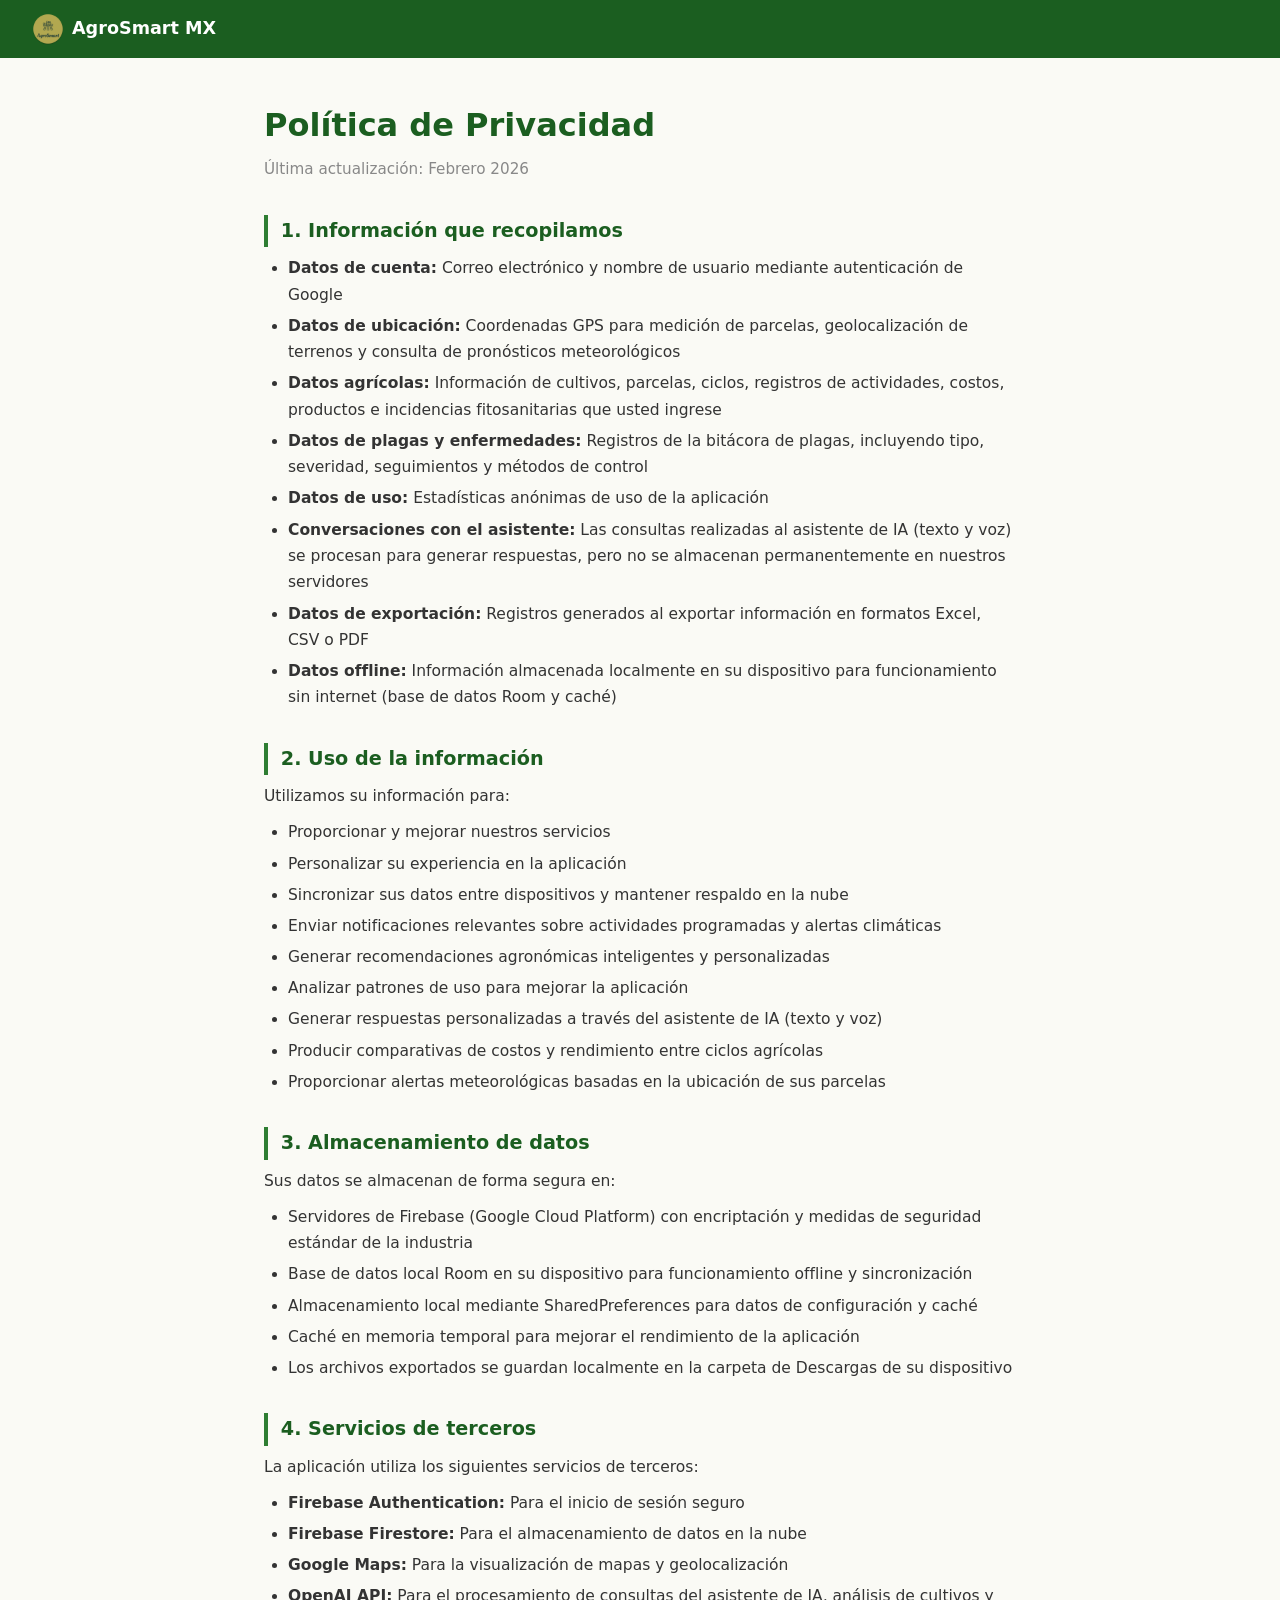
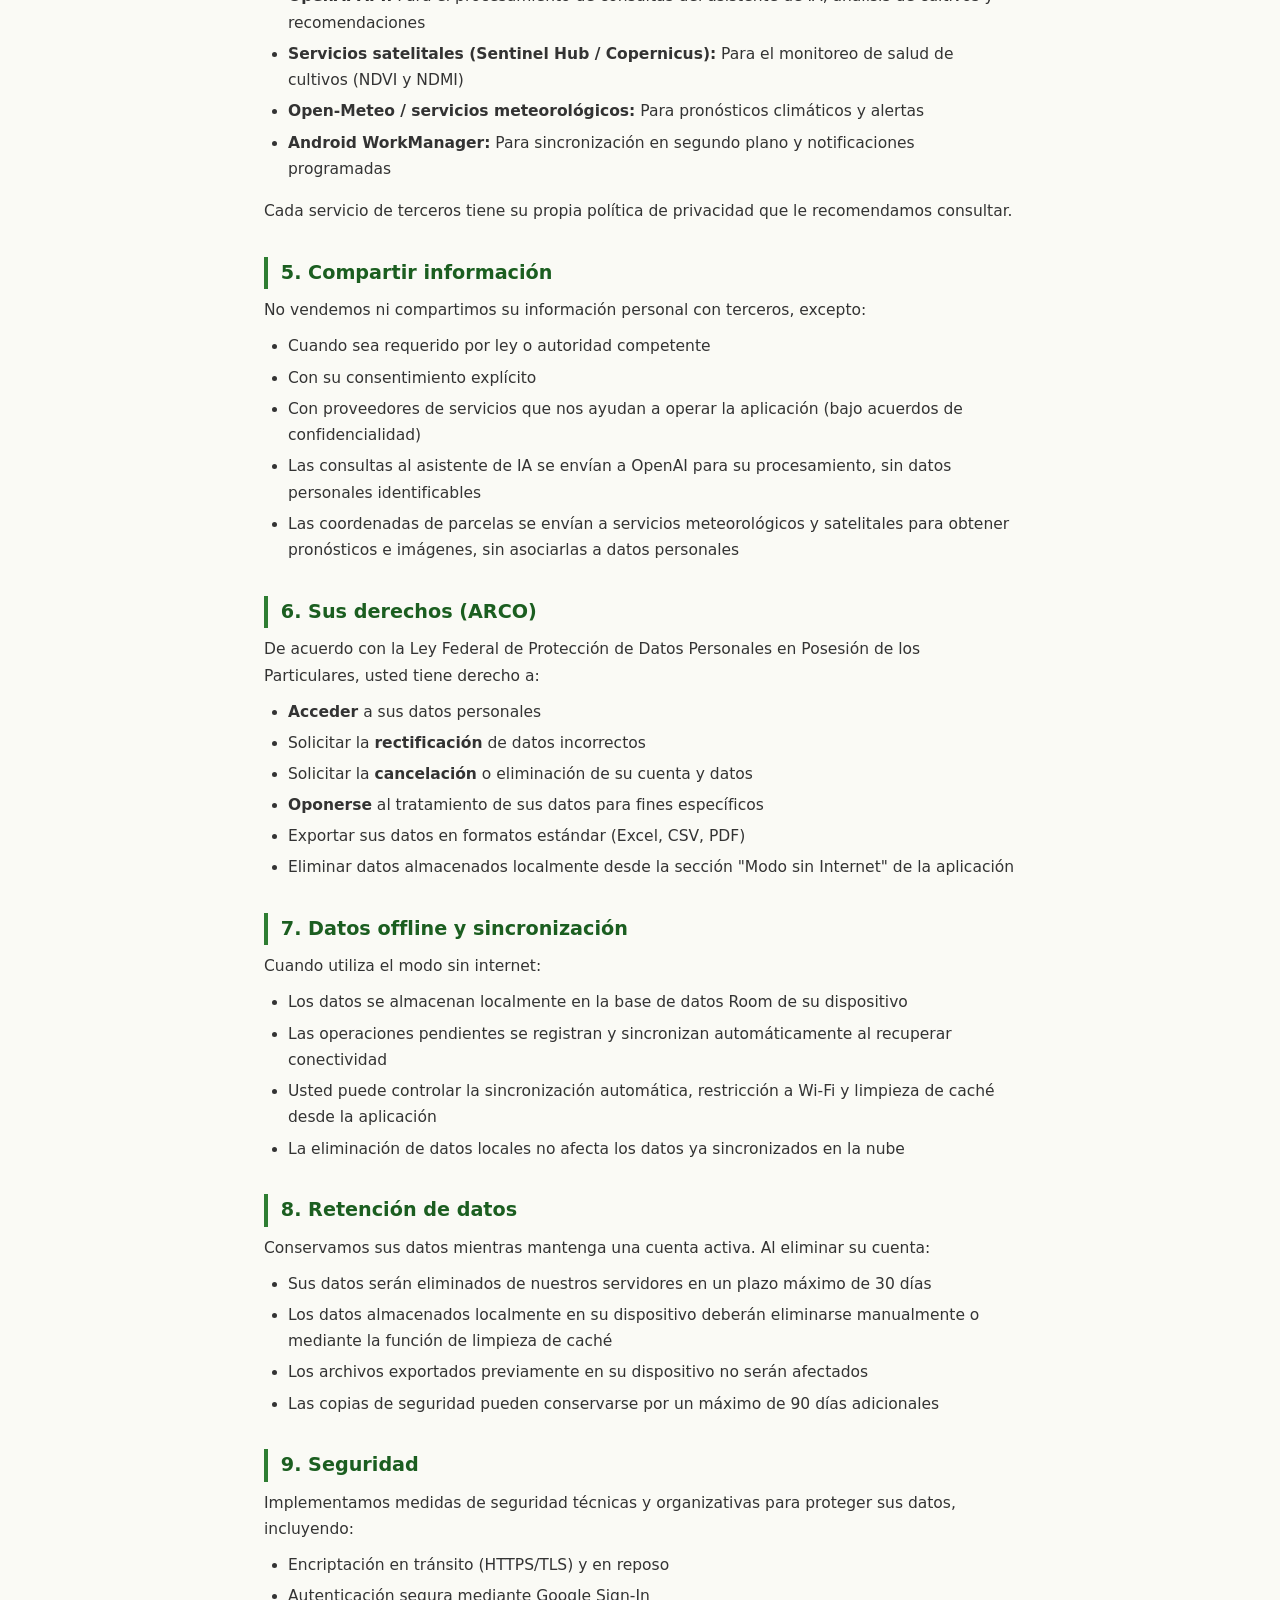
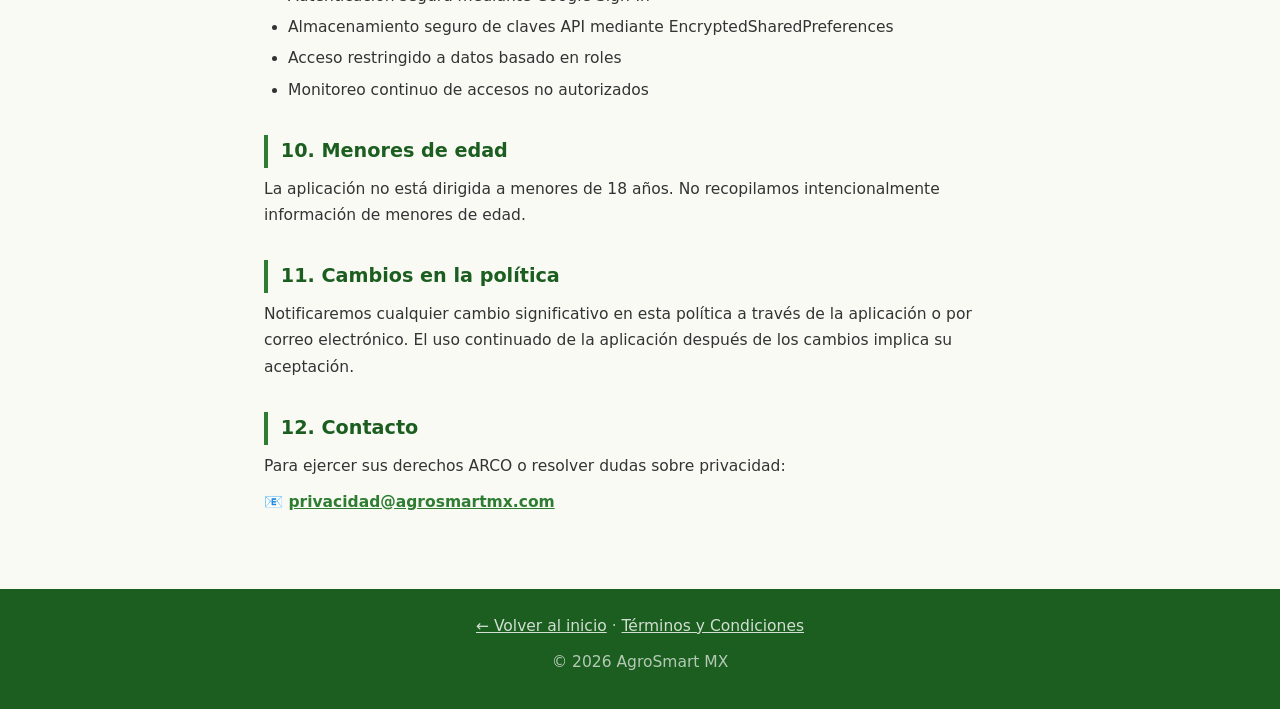
==== docs/privacidad.html @ 7f2c3861 "Add docs site: landing, privacy & terms Add a complete docs/ site for GitHub Pages: new landing page" ====
<!DOCTYPE html>
<html lang="es">
<head>
    <meta charset="UTF-8">
    <meta name="viewport" content="width=device-width, initial-scale=1.0">
    <title>Política de Privacidad — AgroSmart MX</title>
    <meta name="description" content="Política de privacidad de la aplicación AgroSmart MX.">
    <meta name="theme-color" content="#2E7D32">
    <link rel="icon" type="image/webp" href="img/icon.webp">
    <style>
        *, *::before, *::after { box-sizing: border-box; margin: 0; padding: 0; }
        html { scroll-behavior: smooth; }
        body {
            font-family: 'Segoe UI', system-ui, -apple-system, sans-serif;
            color: #333; line-height: 1.7; background: #fafaf5;
        }
        a { color: #2E7D32; }
        :root {
            --green-dark: #1B5E20;
            --green: #2E7D32;
        }
        nav {
            background: var(--green-dark); color: #fff;
            display: flex; align-items: center; gap: .5rem;
            padding: .8rem 2rem; font-weight: 700; font-size: 1.1rem;
        }
        nav img { width: 32px; height: 32px; border-radius: 8px; }
        nav a { color: #fff; text-decoration: none; }
        nav a:hover { text-decoration: underline; }
        .container {
            max-width: 800px; margin: 0 auto; padding: 2.5rem 1.5rem 4rem;
        }
        h1 {
            font-size: 2rem; color: var(--green-dark); margin-bottom: .3rem;
        }
        .date { color: #888; margin-bottom: 2rem; font-size: .95rem; }
        h2 {
            font-size: 1.2rem; color: var(--green-dark);
            margin-top: 2rem; margin-bottom: .5rem;
            border-left: 4px solid var(--green); padding-left: .8rem;
        }
        p, li { font-size: .97rem; margin-bottom: .6rem; }
        ul { padding-left: 1.5rem; margin-bottom: 1rem; }
        li { margin-bottom: .3rem; }
        footer {
            background: var(--green-dark); color: #ffffffaa; text-align: center;
            padding: 1.5rem; font-size: .85rem;
        }
        footer a { color: #ffffffcc; }
    </style>
</head>
<body>

<nav>
    <a href="index.html" style="display:flex;align-items:center;gap:.5rem;">
        <img src="img/icon_round.webp" alt="AgroSmart MX" width="32" height="32">
        AgroSmart MX
    </a>
</nav>

<div class="container">

<h1>Política de Privacidad</h1>
<p class="date">Última actualización: Febrero 2026</p>

<h2>1. Información que recopilamos</h2>
<ul>
    <li><strong>Datos de cuenta:</strong> Correo electrónico y nombre de usuario mediante autenticación de Google</li>
    <li><strong>Datos de ubicación:</strong> Coordenadas GPS para medición de parcelas, geolocalización de terrenos y consulta de pronósticos meteorológicos</li>
    <li><strong>Datos agrícolas:</strong> Información de cultivos, parcelas, ciclos, registros de actividades, costos, productos e incidencias fitosanitarias que usted ingrese</li>
    <li><strong>Datos de plagas y enfermedades:</strong> Registros de la bitácora de plagas, incluyendo tipo, severidad, seguimientos y métodos de control</li>
    <li><strong>Datos de uso:</strong> Estadísticas anónimas de uso de la aplicación</li>
    <li><strong>Conversaciones con el asistente:</strong> Las consultas realizadas al asistente de IA (texto y voz) se procesan para generar respuestas, pero no se almacenan permanentemente en nuestros servidores</li>
    <li><strong>Datos de exportación:</strong> Registros generados al exportar información en formatos Excel, CSV o PDF</li>
    <li><strong>Datos offline:</strong> Información almacenada localmente en su dispositivo para funcionamiento sin internet (base de datos Room y caché)</li>
</ul>

<h2>2. Uso de la información</h2>
<p>Utilizamos su información para:</p>
<ul>
    <li>Proporcionar y mejorar nuestros servicios</li>
    <li>Personalizar su experiencia en la aplicación</li>
    <li>Sincronizar sus datos entre dispositivos y mantener respaldo en la nube</li>
    <li>Enviar notificaciones relevantes sobre actividades programadas y alertas climáticas</li>
    <li>Generar recomendaciones agronómicas inteligentes y personalizadas</li>
    <li>Analizar patrones de uso para mejorar la aplicación</li>
    <li>Generar respuestas personalizadas a través del asistente de IA (texto y voz)</li>
    <li>Producir comparativas de costos y rendimiento entre ciclos agrícolas</li>
    <li>Proporcionar alertas meteorológicas basadas en la ubicación de sus parcelas</li>
</ul>

<h2>3. Almacenamiento de datos</h2>
<p>Sus datos se almacenan de forma segura en:</p>
<ul>
    <li>Servidores de Firebase (Google Cloud Platform) con encriptación y medidas de seguridad estándar de la industria</li>
    <li>Base de datos local Room en su dispositivo para funcionamiento offline y sincronización</li>
    <li>Almacenamiento local mediante SharedPreferences para datos de configuración y caché</li>
    <li>Caché en memoria temporal para mejorar el rendimiento de la aplicación</li>
    <li>Los archivos exportados se guardan localmente en la carpeta de Descargas de su dispositivo</li>
</ul>

<h2>4. Servicios de terceros</h2>
<p>La aplicación utiliza los siguientes servicios de terceros:</p>
<ul>
    <li><strong>Firebase Authentication:</strong> Para el inicio de sesión seguro</li>
    <li><strong>Firebase Firestore:</strong> Para el almacenamiento de datos en la nube</li>
    <li><strong>Google Maps:</strong> Para la visualización de mapas y geolocalización</li>
    <li><strong>OpenAI API:</strong> Para el procesamiento de consultas del asistente de IA, análisis de cultivos y recomendaciones</li>
    <li><strong>Servicios satelitales (Sentinel Hub / Copernicus):</strong> Para el monitoreo de salud de cultivos (NDVI y NDMI)</li>
    <li><strong>Open-Meteo / servicios meteorológicos:</strong> Para pronósticos climáticos y alertas</li>
    <li><strong>Android WorkManager:</strong> Para sincronización en segundo plano y notificaciones programadas</li>
</ul>
<p>Cada servicio de terceros tiene su propia política de privacidad que le recomendamos consultar.</p>

<h2>5. Compartir información</h2>
<p>No vendemos ni compartimos su información personal con terceros, excepto:</p>
<ul>
    <li>Cuando sea requerido por ley o autoridad competente</li>
    <li>Con su consentimiento explícito</li>
    <li>Con proveedores de servicios que nos ayudan a operar la aplicación (bajo acuerdos de confidencialidad)</li>
    <li>Las consultas al asistente de IA se envían a OpenAI para su procesamiento, sin datos personales identificables</li>
    <li>Las coordenadas de parcelas se envían a servicios meteorológicos y satelitales para obtener pronósticos e imágenes, sin asociarlas a datos personales</li>
</ul>

<h2>6. Sus derechos (ARCO)</h2>
<p>De acuerdo con la Ley Federal de Protección de Datos Personales en Posesión de los Particulares, usted tiene derecho a:</p>
<ul>
    <li><strong>Acceder</strong> a sus datos personales</li>
    <li>Solicitar la <strong>rectificación</strong> de datos incorrectos</li>
    <li>Solicitar la <strong>cancelación</strong> o eliminación de su cuenta y datos</li>
    <li><strong>Oponerse</strong> al tratamiento de sus datos para fines específicos</li>
    <li>Exportar sus datos en formatos estándar (Excel, CSV, PDF)</li>
    <li>Eliminar datos almacenados localmente desde la sección "Modo sin Internet" de la aplicación</li>
</ul>

<h2>7. Datos offline y sincronización</h2>
<p>Cuando utiliza el modo sin internet:</p>
<ul>
    <li>Los datos se almacenan localmente en la base de datos Room de su dispositivo</li>
    <li>Las operaciones pendientes se registran y sincronizan automáticamente al recuperar conectividad</li>
    <li>Usted puede controlar la sincronización automática, restricción a Wi-Fi y limpieza de caché desde la aplicación</li>
    <li>La eliminación de datos locales no afecta los datos ya sincronizados en la nube</li>
</ul>

<h2>8. Retención de datos</h2>
<p>Conservamos sus datos mientras mantenga una cuenta activa. Al eliminar su cuenta:</p>
<ul>
    <li>Sus datos serán eliminados de nuestros servidores en un plazo máximo de 30 días</li>
    <li>Los datos almacenados localmente en su dispositivo deberán eliminarse manualmente o mediante la función de limpieza de caché</li>
    <li>Los archivos exportados previamente en su dispositivo no serán afectados</li>
    <li>Las copias de seguridad pueden conservarse por un máximo de 90 días adicionales</li>
</ul>

<h2>9. Seguridad</h2>
<p>Implementamos medidas de seguridad técnicas y organizativas para proteger sus datos, incluyendo:</p>
<ul>
    <li>Encriptación en tránsito (HTTPS/TLS) y en reposo</li>
    <li>Autenticación segura mediante Google Sign-In</li>
    <li>Almacenamiento seguro de claves API mediante EncryptedSharedPreferences</li>
    <li>Acceso restringido a datos basado en roles</li>
    <li>Monitoreo continuo de accesos no autorizados</li>
</ul>

<h2>10. Menores de edad</h2>
<p>La aplicación no está dirigida a menores de 18 años. No recopilamos intencionalmente información de menores de edad.</p>

<h2>11. Cambios en la política</h2>
<p>Notificaremos cualquier cambio significativo en esta política a través de la aplicación o por correo electrónico. El uso continuado de la aplicación después de los cambios implica su aceptación.</p>

<h2>12. Contacto</h2>
<p>Para ejercer sus derechos ARCO o resolver dudas sobre privacidad:</p>
<p><strong>📧 <a href="mailto:privacidad@agrosmartmx.com">privacidad@agrosmartmx.com</a></strong></p>

</div>

<footer>
    <p><a href="index.html">← Volver al inicio</a> · <a href="terminos.html">Términos y Condiciones</a></p>
    <p style="margin-top:.5rem;">&copy; 2026 AgroSmart MX</p>
</footer>

</body>
</html>
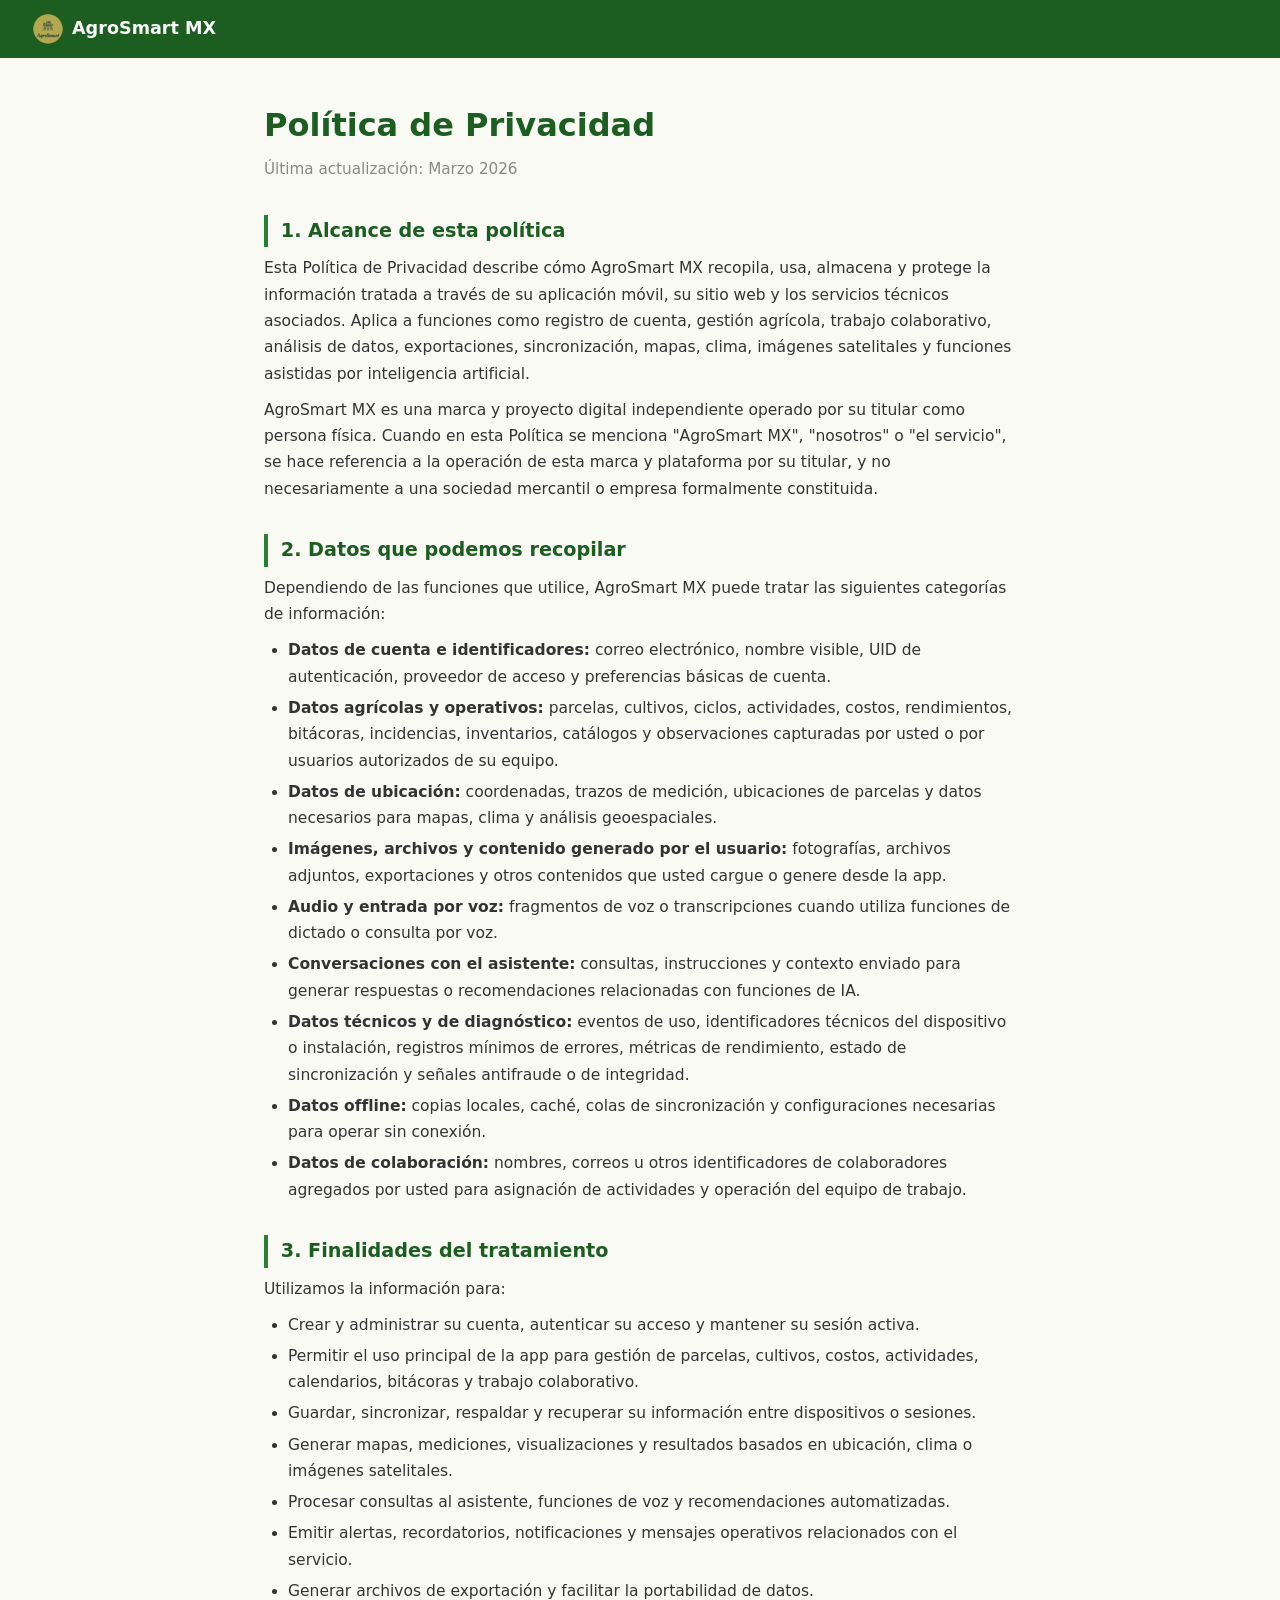
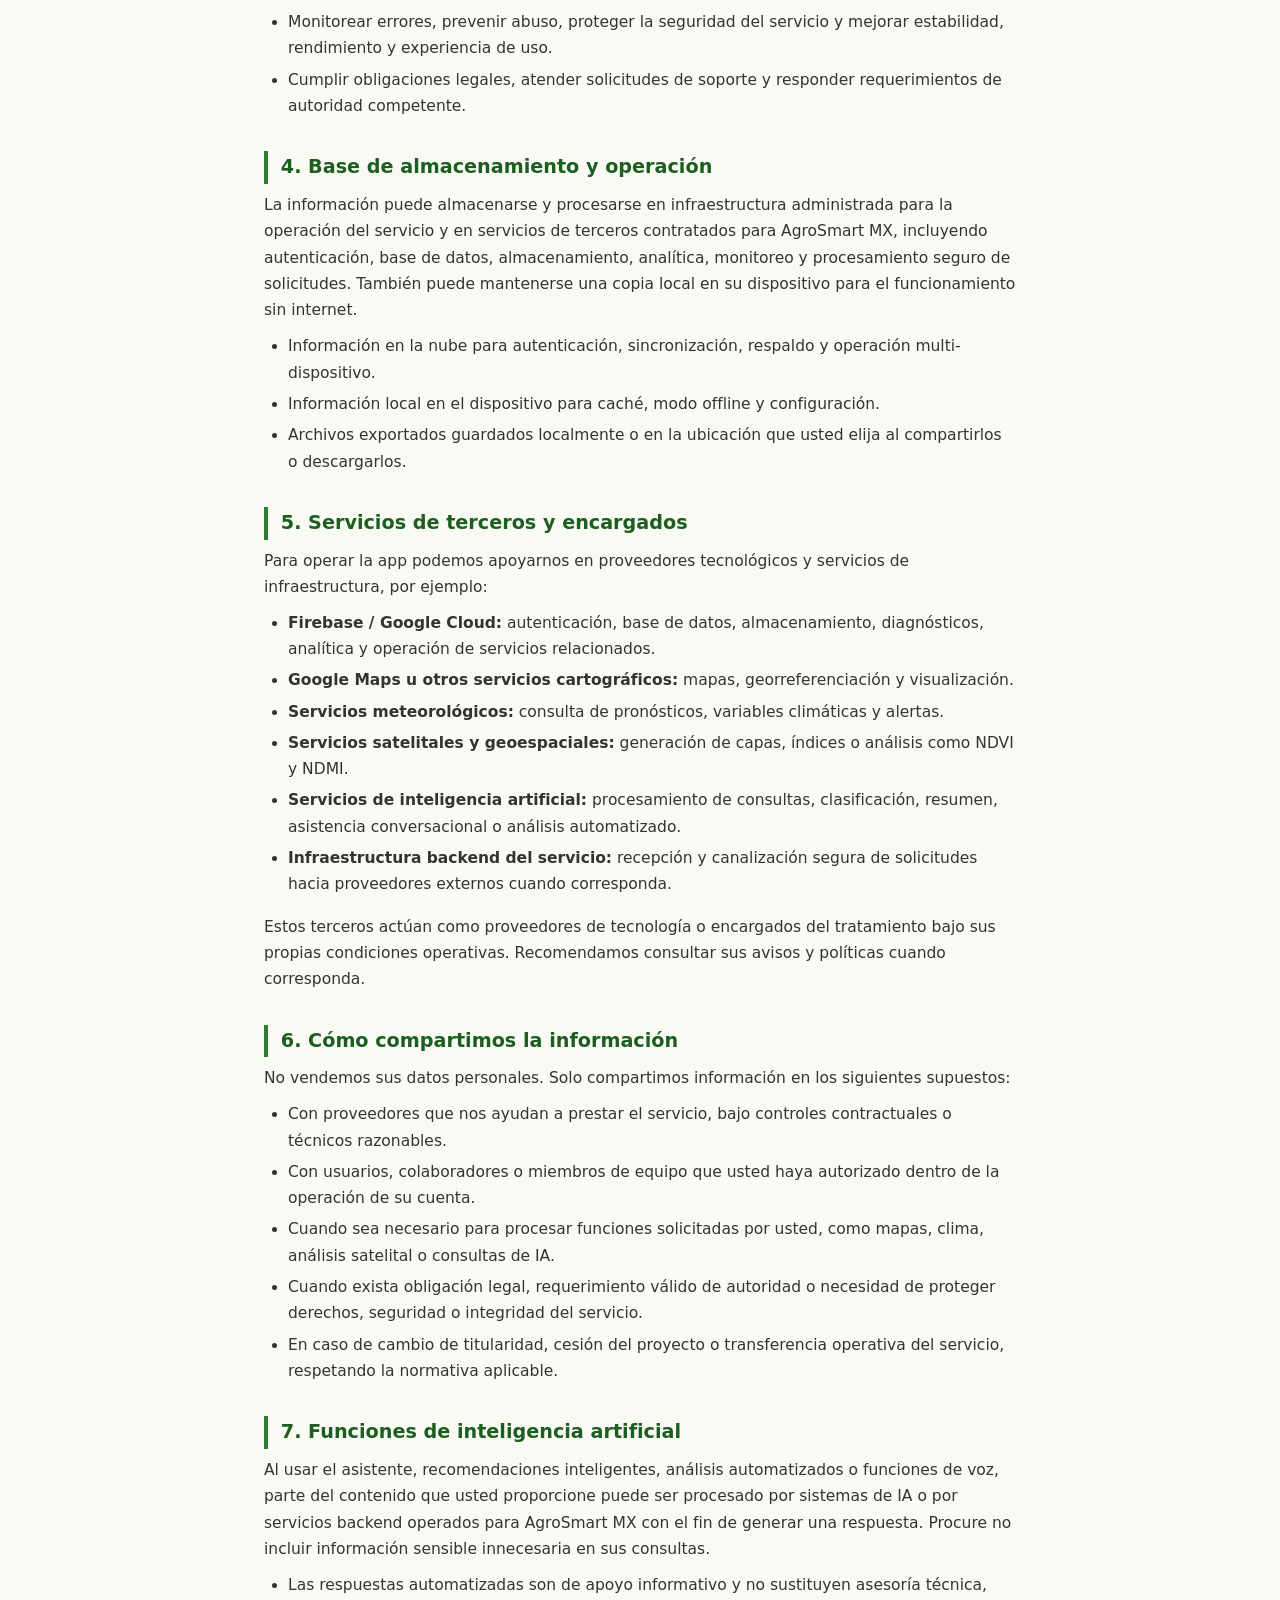
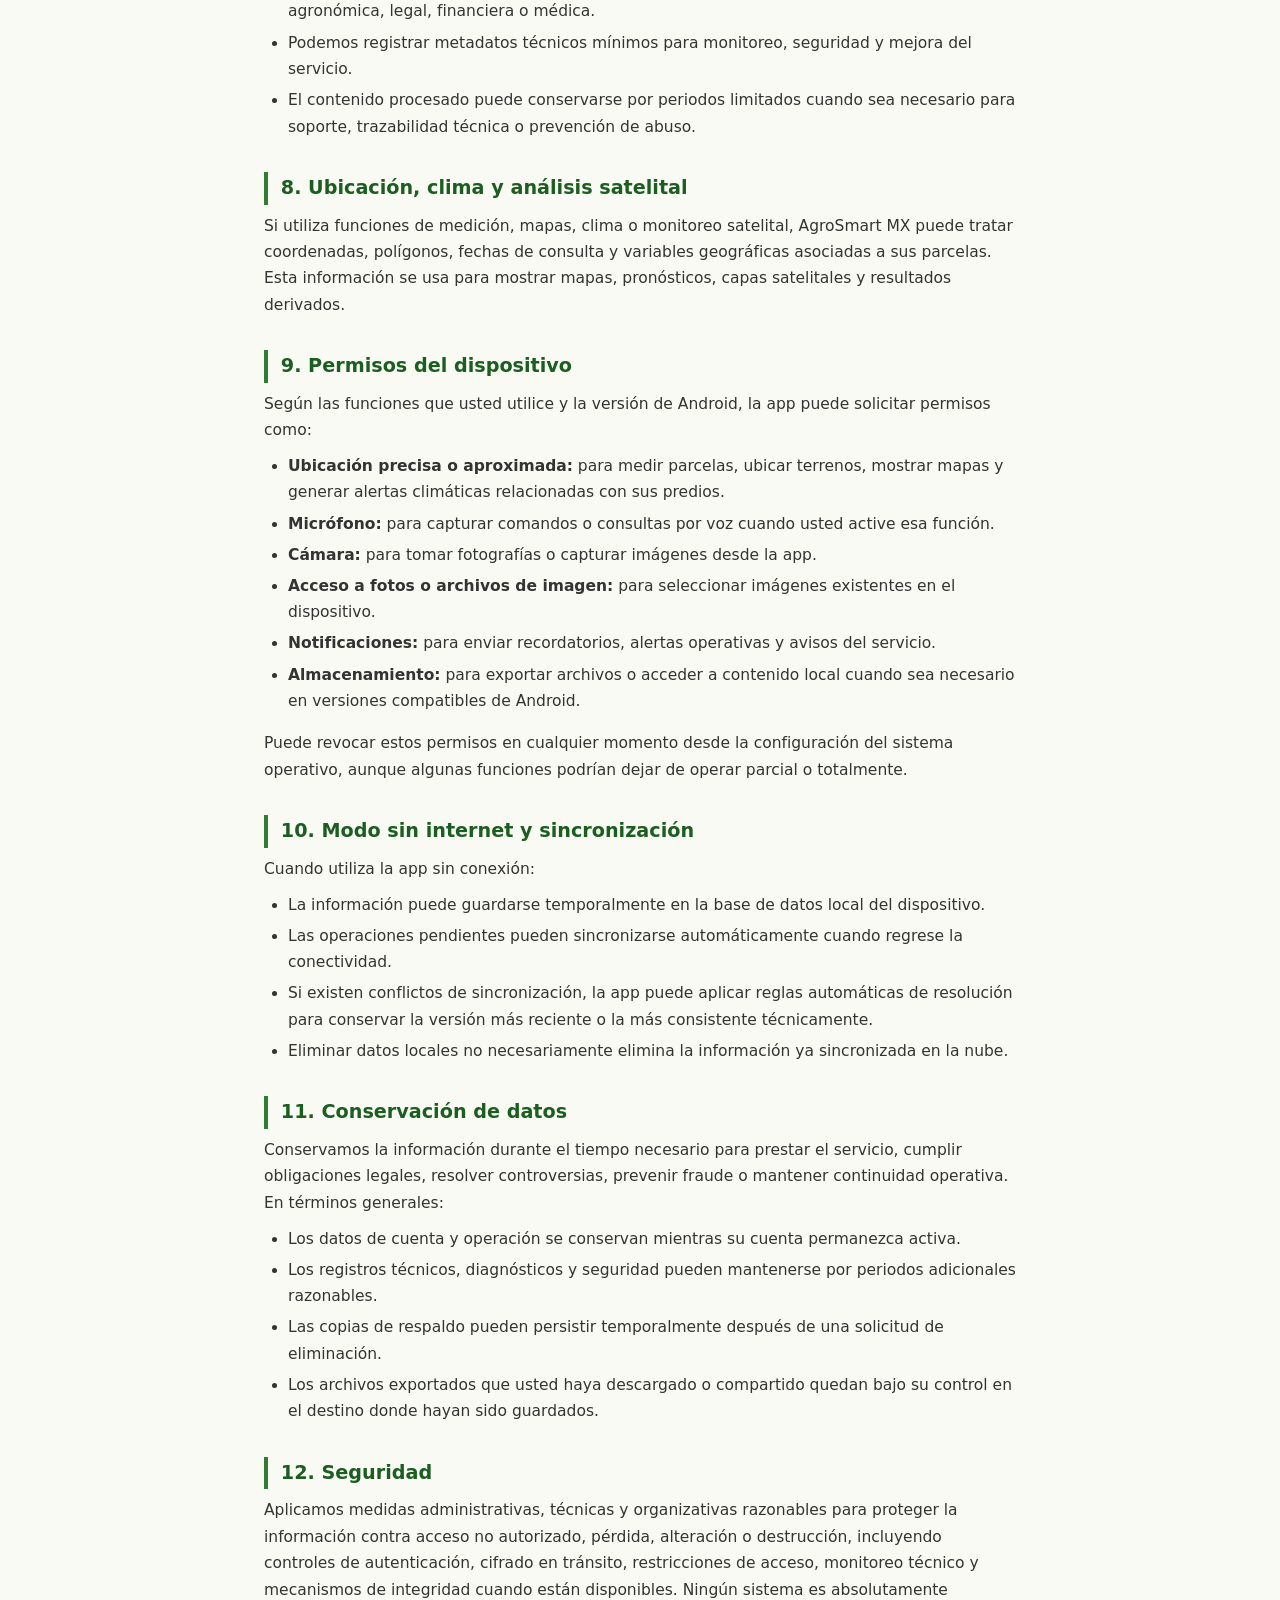
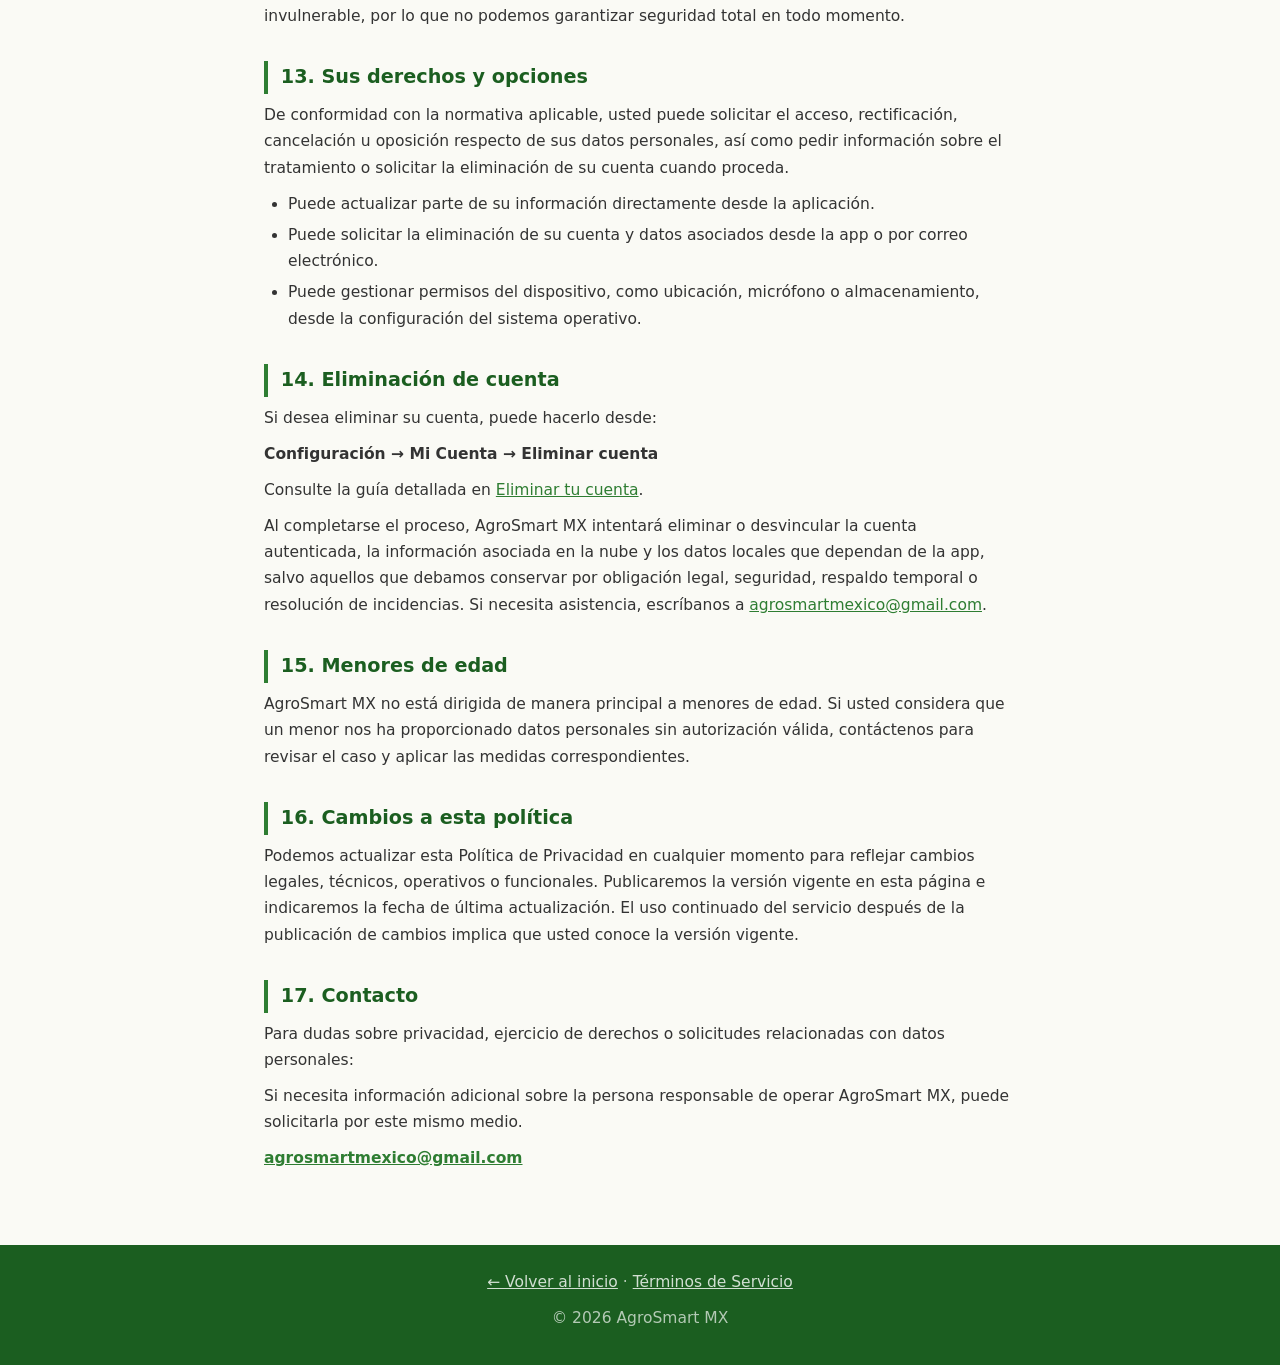
==== commit d76b4893: "Update" ====
--- a/docs/privacidad.html
+++ b/docs/privacidad.html
@@ -4,7 +4,7 @@
     <meta charset="UTF-8">
     <meta name="viewport" content="width=device-width, initial-scale=1.0">
     <title>Política de Privacidad — AgroSmart MX</title>
-    <meta name="description" content="Política de privacidad de la aplicación AgroSmart MX.">
+    <meta name="description" content="Política de privacidad de AgroSmart MX para funciones agrícolas, analítica, IA, sincronización y soporte.">
     <meta name="theme-color" content="#2E7D32">
     <link rel="icon" type="image/webp" href="img/icon.webp">
     <style>
@@ -61,120 +61,143 @@
 <div class="container">
 
 <h1>Política de Privacidad</h1>
-<p class="date">Última actualización: Febrero 2026</p>
-
-<h2>1. Información que recopilamos</h2>
-<ul>
-    <li><strong>Datos de cuenta:</strong> Correo electrónico y nombre de usuario mediante autenticación de Google</li>
-    <li><strong>Datos de ubicación:</strong> Coordenadas GPS para medición de parcelas, geolocalización de terrenos y consulta de pronósticos meteorológicos</li>
-    <li><strong>Datos agrícolas:</strong> Información de cultivos, parcelas, ciclos, registros de actividades, costos, productos e incidencias fitosanitarias que usted ingrese</li>
-    <li><strong>Datos de plagas y enfermedades:</strong> Registros de la bitácora de plagas, incluyendo tipo, severidad, seguimientos y métodos de control</li>
-    <li><strong>Datos de uso:</strong> Estadísticas anónimas de uso de la aplicación</li>
-    <li><strong>Conversaciones con el asistente:</strong> Las consultas realizadas al asistente de IA (texto y voz) se procesan para generar respuestas, pero no se almacenan permanentemente en nuestros servidores</li>
-    <li><strong>Datos de exportación:</strong> Registros generados al exportar información en formatos Excel, CSV o PDF</li>
-    <li><strong>Datos offline:</strong> Información almacenada localmente en su dispositivo para funcionamiento sin internet (base de datos Room y caché)</li>
-</ul>
-
-<h2>2. Uso de la información</h2>
-<p>Utilizamos su información para:</p>
-<ul>
-    <li>Proporcionar y mejorar nuestros servicios</li>
-    <li>Personalizar su experiencia en la aplicación</li>
-    <li>Sincronizar sus datos entre dispositivos y mantener respaldo en la nube</li>
-    <li>Enviar notificaciones relevantes sobre actividades programadas y alertas climáticas</li>
-    <li>Generar recomendaciones agronómicas inteligentes y personalizadas</li>
-    <li>Analizar patrones de uso para mejorar la aplicación</li>
-    <li>Generar respuestas personalizadas a través del asistente de IA (texto y voz)</li>
-    <li>Producir comparativas de costos y rendimiento entre ciclos agrícolas</li>
-    <li>Proporcionar alertas meteorológicas basadas en la ubicación de sus parcelas</li>
-</ul>
-
-<h2>3. Almacenamiento de datos</h2>
-<p>Sus datos se almacenan de forma segura en:</p>
-<ul>
-    <li>Servidores de Firebase (Google Cloud Platform) con encriptación y medidas de seguridad estándar de la industria</li>
-    <li>Base de datos local Room en su dispositivo para funcionamiento offline y sincronización</li>
-    <li>Almacenamiento local mediante SharedPreferences para datos de configuración y caché</li>
-    <li>Caché en memoria temporal para mejorar el rendimiento de la aplicación</li>
-    <li>Los archivos exportados se guardan localmente en la carpeta de Descargas de su dispositivo</li>
-</ul>
-
-<h2>4. Servicios de terceros</h2>
-<p>La aplicación utiliza los siguientes servicios de terceros:</p>
-<ul>
-    <li><strong>Firebase Authentication:</strong> Para el inicio de sesión seguro</li>
-    <li><strong>Firebase Firestore:</strong> Para el almacenamiento de datos en la nube</li>
-    <li><strong>Google Maps:</strong> Para la visualización de mapas y geolocalización</li>
-    <li><strong>OpenAI API:</strong> Para el procesamiento de consultas del asistente de IA, análisis de cultivos y recomendaciones</li>
-    <li><strong>Servicios satelitales (Sentinel Hub / Copernicus):</strong> Para el monitoreo de salud de cultivos (NDVI y NDMI)</li>
-    <li><strong>Open-Meteo / servicios meteorológicos:</strong> Para pronósticos climáticos y alertas</li>
-    <li><strong>Android WorkManager:</strong> Para sincronización en segundo plano y notificaciones programadas</li>
-</ul>
-<p>Cada servicio de terceros tiene su propia política de privacidad que le recomendamos consultar.</p>
-
-<h2>5. Compartir información</h2>
-<p>No vendemos ni compartimos su información personal con terceros, excepto:</p>
-<ul>
-    <li>Cuando sea requerido por ley o autoridad competente</li>
-    <li>Con su consentimiento explícito</li>
-    <li>Con proveedores de servicios que nos ayudan a operar la aplicación (bajo acuerdos de confidencialidad)</li>
-    <li>Las consultas al asistente de IA se envían a OpenAI para su procesamiento, sin datos personales identificables</li>
-    <li>Las coordenadas de parcelas se envían a servicios meteorológicos y satelitales para obtener pronósticos e imágenes, sin asociarlas a datos personales</li>
-</ul>
-
-<h2>6. Sus derechos (ARCO)</h2>
-<p>De acuerdo con la Ley Federal de Protección de Datos Personales en Posesión de los Particulares, usted tiene derecho a:</p>
-<ul>
-    <li><strong>Acceder</strong> a sus datos personales</li>
-    <li>Solicitar la <strong>rectificación</strong> de datos incorrectos</li>
-    <li>Solicitar la <strong>cancelación</strong> o eliminación de su cuenta y datos</li>
-    <li><strong>Oponerse</strong> al tratamiento de sus datos para fines específicos</li>
-    <li>Exportar sus datos en formatos estándar (Excel, CSV, PDF)</li>
-    <li>Eliminar datos almacenados localmente desde la sección "Modo sin Internet" de la aplicación</li>
-</ul>
-
-<h2>7. Datos offline y sincronización</h2>
-<p>Cuando utiliza el modo sin internet:</p>
-<ul>
-    <li>Los datos se almacenan localmente en la base de datos Room de su dispositivo</li>
-    <li>Las operaciones pendientes se registran y sincronizan automáticamente al recuperar conectividad</li>
-    <li>Usted puede controlar la sincronización automática, restricción a Wi-Fi y limpieza de caché desde la aplicación</li>
-    <li>La eliminación de datos locales no afecta los datos ya sincronizados en la nube</li>
-</ul>
-
-<h2>8. Retención de datos</h2>
-<p>Conservamos sus datos mientras mantenga una cuenta activa. Al eliminar su cuenta:</p>
-<ul>
-    <li>Sus datos serán eliminados de nuestros servidores en un plazo máximo de 30 días</li>
-    <li>Los datos almacenados localmente en su dispositivo deberán eliminarse manualmente o mediante la función de limpieza de caché</li>
-    <li>Los archivos exportados previamente en su dispositivo no serán afectados</li>
-    <li>Las copias de seguridad pueden conservarse por un máximo de 90 días adicionales</li>
-</ul>
-
-<h2>9. Seguridad</h2>
-<p>Implementamos medidas de seguridad técnicas y organizativas para proteger sus datos, incluyendo:</p>
-<ul>
-    <li>Encriptación en tránsito (HTTPS/TLS) y en reposo</li>
-    <li>Autenticación segura mediante Google Sign-In</li>
-    <li>Almacenamiento seguro de claves API mediante EncryptedSharedPreferences</li>
-    <li>Acceso restringido a datos basado en roles</li>
-    <li>Monitoreo continuo de accesos no autorizados</li>
-</ul>
-
-<h2>10. Menores de edad</h2>
-<p>La aplicación no está dirigida a menores de 18 años. No recopilamos intencionalmente información de menores de edad.</p>
-
-<h2>11. Cambios en la política</h2>
-<p>Notificaremos cualquier cambio significativo en esta política a través de la aplicación o por correo electrónico. El uso continuado de la aplicación después de los cambios implica su aceptación.</p>
-
-<h2>12. Contacto</h2>
-<p>Para ejercer sus derechos ARCO o resolver dudas sobre privacidad:</p>
-<p><strong>📧 <a href="mailto:privacidad@agrosmartmx.com">privacidad@agrosmartmx.com</a></strong></p>
+<p class="date">Última actualización: Marzo 2026</p>
+
+<h2>1. Alcance de esta política</h2>
+<p>Esta Política de Privacidad describe cómo AgroSmart MX recopila, usa, almacena y protege la información tratada a través de su aplicación móvil, su sitio web y los servicios técnicos asociados. Aplica a funciones como registro de cuenta, gestión agrícola, trabajo colaborativo, análisis de datos, exportaciones, sincronización, mapas, clima, imágenes satelitales y funciones asistidas por inteligencia artificial.</p>
+<p>AgroSmart MX es una marca y proyecto digital independiente operado por su titular como persona física. Cuando en esta Política se menciona "AgroSmart MX", "nosotros" o "el servicio", se hace referencia a la operación de esta marca y plataforma por su titular, y no necesariamente a una sociedad mercantil o empresa formalmente constituida.</p>
+
+<h2>2. Datos que podemos recopilar</h2>
+<p>Dependiendo de las funciones que utilice, AgroSmart MX puede tratar las siguientes categorías de información:</p>
+<ul>
+    <li><strong>Datos de cuenta e identificadores:</strong> correo electrónico, nombre visible, UID de autenticación, proveedor de acceso y preferencias básicas de cuenta.</li>
+    <li><strong>Datos agrícolas y operativos:</strong> parcelas, cultivos, ciclos, actividades, costos, rendimientos, bitácoras, incidencias, inventarios, catálogos y observaciones capturadas por usted o por usuarios autorizados de su equipo.</li>
+    <li><strong>Datos de ubicación:</strong> coordenadas, trazos de medición, ubicaciones de parcelas y datos necesarios para mapas, clima y análisis geoespaciales.</li>
+    <li><strong>Imágenes, archivos y contenido generado por el usuario:</strong> fotografías, archivos adjuntos, exportaciones y otros contenidos que usted cargue o genere desde la app.</li>
+    <li><strong>Audio y entrada por voz:</strong> fragmentos de voz o transcripciones cuando utiliza funciones de dictado o consulta por voz.</li>
+    <li><strong>Conversaciones con el asistente:</strong> consultas, instrucciones y contexto enviado para generar respuestas o recomendaciones relacionadas con funciones de IA.</li>
+    <li><strong>Datos técnicos y de diagnóstico:</strong> eventos de uso, identificadores técnicos del dispositivo o instalación, registros mínimos de errores, métricas de rendimiento, estado de sincronización y señales antifraude o de integridad.</li>
+    <li><strong>Datos offline:</strong> copias locales, caché, colas de sincronización y configuraciones necesarias para operar sin conexión.</li>
+    <li><strong>Datos de colaboración:</strong> nombres, correos u otros identificadores de colaboradores agregados por usted para asignación de actividades y operación del equipo de trabajo.</li>
+</ul>
+
+<h2>3. Finalidades del tratamiento</h2>
+<p>Utilizamos la información para:</p>
+<ul>
+    <li>Crear y administrar su cuenta, autenticar su acceso y mantener su sesión activa.</li>
+    <li>Permitir el uso principal de la app para gestión de parcelas, cultivos, costos, actividades, calendarios, bitácoras y trabajo colaborativo.</li>
+    <li>Guardar, sincronizar, respaldar y recuperar su información entre dispositivos o sesiones.</li>
+    <li>Generar mapas, mediciones, visualizaciones y resultados basados en ubicación, clima o imágenes satelitales.</li>
+    <li>Procesar consultas al asistente, funciones de voz y recomendaciones automatizadas.</li>
+    <li>Emitir alertas, recordatorios, notificaciones y mensajes operativos relacionados con el servicio.</li>
+    <li>Generar archivos de exportación y facilitar la portabilidad de datos.</li>
+    <li>Monitorear errores, prevenir abuso, proteger la seguridad del servicio y mejorar estabilidad, rendimiento y experiencia de uso.</li>
+    <li>Cumplir obligaciones legales, atender solicitudes de soporte y responder requerimientos de autoridad competente.</li>
+</ul>
+
+<h2>4. Base de almacenamiento y operación</h2>
+<p>La información puede almacenarse y procesarse en infraestructura administrada para la operación del servicio y en servicios de terceros contratados para AgroSmart MX, incluyendo autenticación, base de datos, almacenamiento, analítica, monitoreo y procesamiento seguro de solicitudes. También puede mantenerse una copia local en su dispositivo para el funcionamiento sin internet.</p>
+<ul>
+    <li>Información en la nube para autenticación, sincronización, respaldo y operación multi-dispositivo.</li>
+    <li>Información local en el dispositivo para caché, modo offline y configuración.</li>
+    <li>Archivos exportados guardados localmente o en la ubicación que usted elija al compartirlos o descargarlos.</li>
+</ul>
+
+<h2>5. Servicios de terceros y encargados</h2>
+<p>Para operar la app podemos apoyarnos en proveedores tecnológicos y servicios de infraestructura, por ejemplo:</p>
+<ul>
+    <li><strong>Firebase / Google Cloud:</strong> autenticación, base de datos, almacenamiento, diagnósticos, analítica y operación de servicios relacionados.</li>
+    <li><strong>Google Maps u otros servicios cartográficos:</strong> mapas, georreferenciación y visualización.</li>
+    <li><strong>Servicios meteorológicos:</strong> consulta de pronósticos, variables climáticas y alertas.</li>
+    <li><strong>Servicios satelitales y geoespaciales:</strong> generación de capas, índices o análisis como NDVI y NDMI.</li>
+    <li><strong>Servicios de inteligencia artificial:</strong> procesamiento de consultas, clasificación, resumen, asistencia conversacional o análisis automatizado.</li>
+    <li><strong>Infraestructura backend del servicio:</strong> recepción y canalización segura de solicitudes hacia proveedores externos cuando corresponda.</li>
+</ul>
+<p>Estos terceros actúan como proveedores de tecnología o encargados del tratamiento bajo sus propias condiciones operativas. Recomendamos consultar sus avisos y políticas cuando corresponda.</p>
+
+<h2>6. Cómo compartimos la información</h2>
+<p>No vendemos sus datos personales. Solo compartimos información en los siguientes supuestos:</p>
+<ul>
+    <li>Con proveedores que nos ayudan a prestar el servicio, bajo controles contractuales o técnicos razonables.</li>
+    <li>Con usuarios, colaboradores o miembros de equipo que usted haya autorizado dentro de la operación de su cuenta.</li>
+    <li>Cuando sea necesario para procesar funciones solicitadas por usted, como mapas, clima, análisis satelital o consultas de IA.</li>
+    <li>Cuando exista obligación legal, requerimiento válido de autoridad o necesidad de proteger derechos, seguridad o integridad del servicio.</li>
+    <li>En caso de cambio de titularidad, cesión del proyecto o transferencia operativa del servicio, respetando la normativa aplicable.</li>
+</ul>
+
+<h2>7. Funciones de inteligencia artificial</h2>
+<p>Al usar el asistente, recomendaciones inteligentes, análisis automatizados o funciones de voz, parte del contenido que usted proporcione puede ser procesado por sistemas de IA o por servicios backend operados para AgroSmart MX con el fin de generar una respuesta. Procure no incluir información sensible innecesaria en sus consultas.</p>
+<ul>
+    <li>Las respuestas automatizadas son de apoyo informativo y no sustituyen asesoría técnica, agronómica, legal, financiera o médica.</li>
+    <li>Podemos registrar metadatos técnicos mínimos para monitoreo, seguridad y mejora del servicio.</li>
+    <li>El contenido procesado puede conservarse por periodos limitados cuando sea necesario para soporte, trazabilidad técnica o prevención de abuso.</li>
+</ul>
+
+<h2>8. Ubicación, clima y análisis satelital</h2>
+<p>Si utiliza funciones de medición, mapas, clima o monitoreo satelital, AgroSmart MX puede tratar coordenadas, polígonos, fechas de consulta y variables geográficas asociadas a sus parcelas. Esta información se usa para mostrar mapas, pronósticos, capas satelitales y resultados derivados.</p>
+
+<h2>9. Permisos del dispositivo</h2>
+<p>Según las funciones que usted utilice y la versión de Android, la app puede solicitar permisos como:</p>
+<ul>
+    <li><strong>Ubicación precisa o aproximada:</strong> para medir parcelas, ubicar terrenos, mostrar mapas y generar alertas climáticas relacionadas con sus predios.</li>
+    <li><strong>Micrófono:</strong> para capturar comandos o consultas por voz cuando usted active esa función.</li>
+    <li><strong>Cámara:</strong> para tomar fotografías o capturar imágenes desde la app.</li>
+    <li><strong>Acceso a fotos o archivos de imagen:</strong> para seleccionar imágenes existentes en el dispositivo.</li>
+    <li><strong>Notificaciones:</strong> para enviar recordatorios, alertas operativas y avisos del servicio.</li>
+    <li><strong>Almacenamiento:</strong> para exportar archivos o acceder a contenido local cuando sea necesario en versiones compatibles de Android.</li>
+</ul>
+<p>Puede revocar estos permisos en cualquier momento desde la configuración del sistema operativo, aunque algunas funciones podrían dejar de operar parcial o totalmente.</p>
+
+<h2>10. Modo sin internet y sincronización</h2>
+<p>Cuando utiliza la app sin conexión:</p>
+<ul>
+    <li>La información puede guardarse temporalmente en la base de datos local del dispositivo.</li>
+    <li>Las operaciones pendientes pueden sincronizarse automáticamente cuando regrese la conectividad.</li>
+    <li>Si existen conflictos de sincronización, la app puede aplicar reglas automáticas de resolución para conservar la versión más reciente o la más consistente técnicamente.</li>
+    <li>Eliminar datos locales no necesariamente elimina la información ya sincronizada en la nube.</li>
+</ul>
+
+<h2>11. Conservación de datos</h2>
+<p>Conservamos la información durante el tiempo necesario para prestar el servicio, cumplir obligaciones legales, resolver controversias, prevenir fraude o mantener continuidad operativa. En términos generales:</p>
+<ul>
+    <li>Los datos de cuenta y operación se conservan mientras su cuenta permanezca activa.</li>
+    <li>Los registros técnicos, diagnósticos y seguridad pueden mantenerse por periodos adicionales razonables.</li>
+    <li>Las copias de respaldo pueden persistir temporalmente después de una solicitud de eliminación.</li>
+    <li>Los archivos exportados que usted haya descargado o compartido quedan bajo su control en el destino donde hayan sido guardados.</li>
+</ul>
+
+<h2>12. Seguridad</h2>
+<p>Aplicamos medidas administrativas, técnicas y organizativas razonables para proteger la información contra acceso no autorizado, pérdida, alteración o destrucción, incluyendo controles de autenticación, cifrado en tránsito, restricciones de acceso, monitoreo técnico y mecanismos de integridad cuando están disponibles. Ningún sistema es absolutamente invulnerable, por lo que no podemos garantizar seguridad total en todo momento.</p>
+
+<h2>13. Sus derechos y opciones</h2>
+<p>De conformidad con la normativa aplicable, usted puede solicitar el acceso, rectificación, cancelación u oposición respecto de sus datos personales, así como pedir información sobre el tratamiento o solicitar la eliminación de su cuenta cuando proceda.</p>
+<ul>
+    <li>Puede actualizar parte de su información directamente desde la aplicación.</li>
+    <li>Puede solicitar la eliminación de su cuenta y datos asociados desde la app o por correo electrónico.</li>
+    <li>Puede gestionar permisos del dispositivo, como ubicación, micrófono o almacenamiento, desde la configuración del sistema operativo.</li>
+</ul>
+
+<h2>14. Eliminación de cuenta</h2>
+<p>Si desea eliminar su cuenta, puede hacerlo desde:</p>
+<p><strong>Configuración → Mi Cuenta → Eliminar cuenta</strong></p>
+<p>Consulte la guía detallada en <a href="eliminar-cuenta.html">Eliminar tu cuenta</a>.</p>
+<p>Al completarse el proceso, AgroSmart MX intentará eliminar o desvincular la cuenta autenticada, la información asociada en la nube y los datos locales que dependan de la app, salvo aquellos que debamos conservar por obligación legal, seguridad, respaldo temporal o resolución de incidencias. Si necesita asistencia, escríbanos a <a href="mailto:agrosmartmexico@gmail.com">agrosmartmexico@gmail.com</a>.</p>
+
+<h2>15. Menores de edad</h2>
+<p>AgroSmart MX no está dirigida de manera principal a menores de edad. Si usted considera que un menor nos ha proporcionado datos personales sin autorización válida, contáctenos para revisar el caso y aplicar las medidas correspondientes.</p>
+
+<h2>16. Cambios a esta política</h2>
+<p>Podemos actualizar esta Política de Privacidad en cualquier momento para reflejar cambios legales, técnicos, operativos o funcionales. Publicaremos la versión vigente en esta página e indicaremos la fecha de última actualización. El uso continuado del servicio después de la publicación de cambios implica que usted conoce la versión vigente.</p>
+
+<h2>17. Contacto</h2>
+<p>Para dudas sobre privacidad, ejercicio de derechos o solicitudes relacionadas con datos personales:</p>
+<p>Si necesita información adicional sobre la persona responsable de operar AgroSmart MX, puede solicitarla por este mismo medio.</p>
+<p><strong><a href="mailto:agrosmartmexico@gmail.com">agrosmartmexico@gmail.com</a></strong></p>
 
 </div>
 
 <footer>
-    <p><a href="index.html">← Volver al inicio</a> · <a href="terminos.html">Términos y Condiciones</a></p>
+    <p><a href="index.html">← Volver al inicio</a> · <a href="terminos.html">Términos de Servicio</a></p>
     <p style="margin-top:.5rem;">&copy; 2026 AgroSmart MX</p>
 </footer>
 
